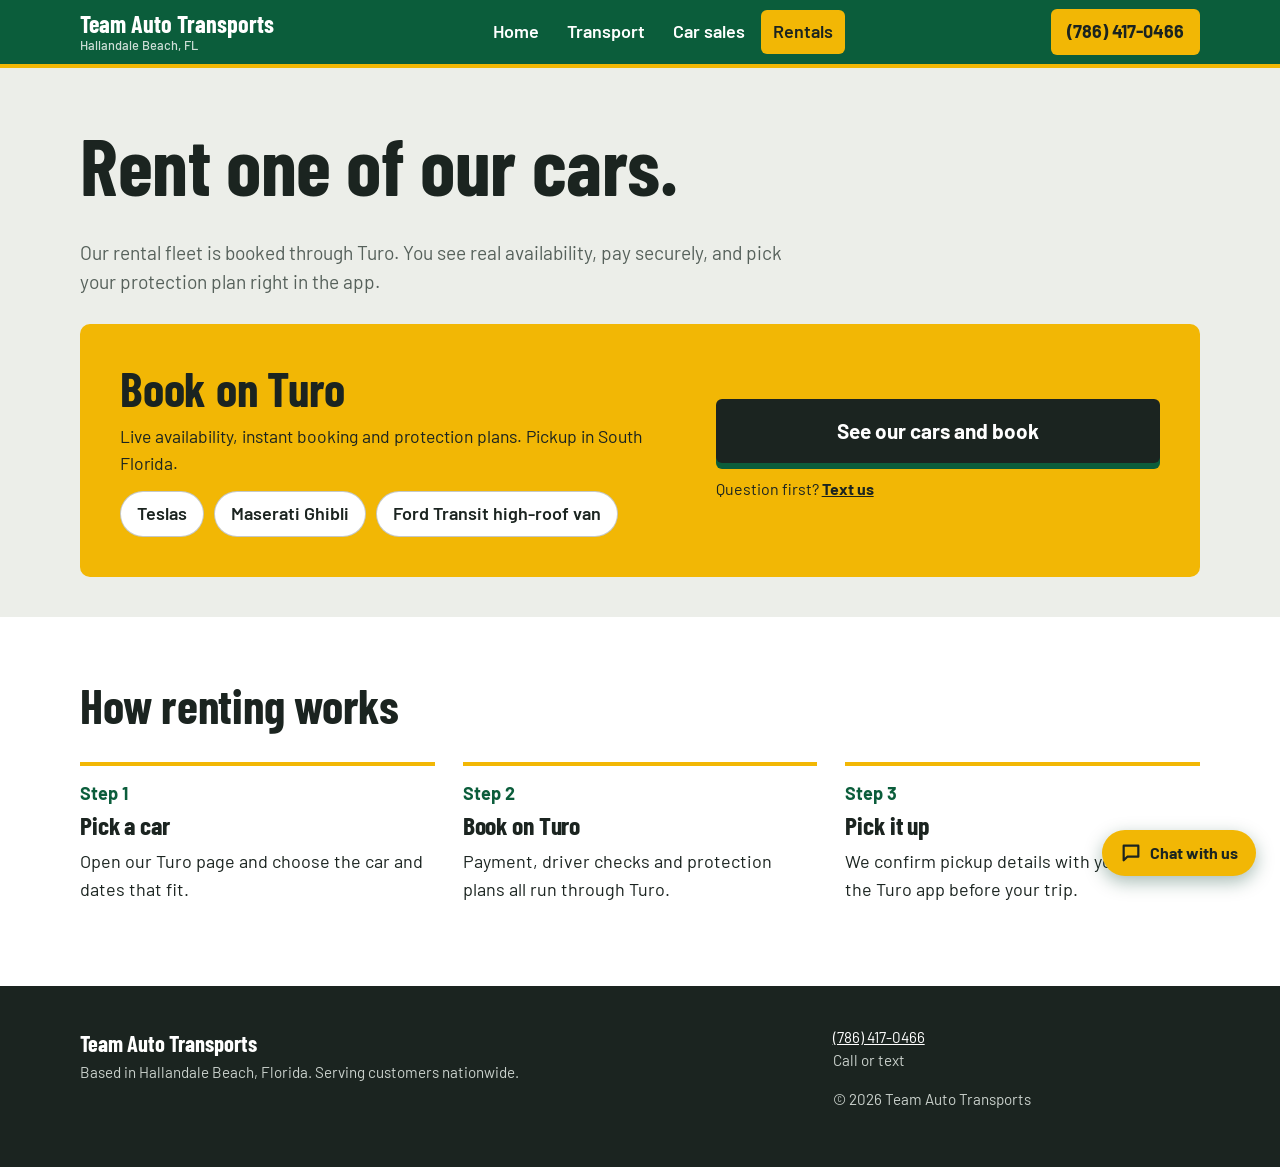
==== rentals.html @ 01b1e707 "Add files via upload" ====
<!doctype html>
<html lang="en">
<head>
  <meta charset="utf-8">
  <meta name="viewport" content="width=device-width, initial-scale=1, viewport-fit=cover">
  <title>Car Rentals on Turo | Team Auto Transports</title>
  <meta name="description" content="Rent our cars on Turo in South Florida. Book, pay and pick up through Turo.">
  <link rel="preconnect" href="https://fonts.googleapis.com">
  <link rel="preconnect" href="https://fonts.gstatic.com" crossorigin>
  <link href="https://fonts.googleapis.com/css2?family=Barlow+Condensed:wght@600;700&family=Barlow:wght@400;500;600;700&display=swap" rel="stylesheet">
  <link rel="stylesheet" href="styles.css">
</head>
<body data-page="rentals">

<header class="site-header">
  <div class="wrap">
    <a class="brand" href="index.html">Team Auto Transports<small>Hallandale Beach, FL</small></a>
    <nav class="nav" aria-label="Main">
      <a href="index.html">Home</a>
      <a href="transport.html">Transport</a>
      <a href="sales.html">Car sales</a>
      <a href="rentals.html" aria-current="page">Rentals</a>
    </nav>
    <a class="header-call" href="tel:+17864170466">(786) 417-0466</a>
  </div>
</header>

<main>
  <section class="page-hero">
    <div class="wrap">
      <h1>Rent one of our cars.</h1>
      <p class="lead">Our rental fleet is booked through Turo. You see real availability, pay securely, and pick your protection plan right in the app.</p>
      <div class="turo-panel">
        <div>
          <h2>Book on Turo</h2>
          <p>Live availability, instant booking and protection plans. Pickup in South Florida.</p>
          <ul class="fleet" aria-label="Fleet includes">
            <li>Teslas</li>
            <li>Maserati Ghibli</li>
            <li>Ford Transit high-roof van</li>
          </ul>
        </div>
        <div>
          <a class="btn btn-turo" href="https://turo.com/us/en/host/16990759" target="_blank" rel="noopener">See our cars and book</a>
          <p style="margin-top:14px;font-size:1rem">Question first? <a href="sms:+17864170466?&body=Hi%20-%20question%20about%20a%20rental." style="color:var(--ink);font-weight:700">Text us</a></p>
        </div>
      </div>
    </div>
  </section>

  <section class="section section-white">
    <div class="wrap">
      <h2>How renting works</h2>
      <ol class="steps">
        <li>
          <h3>Pick a car</h3>
          <p>Open our Turo page and choose the car and dates that fit.</p>
        </li>
        <li>
          <h3>Book on Turo</h3>
          <p>Payment, driver checks and protection plans all run through Turo.</p>
        </li>
        <li>
          <h3>Pick it up</h3>
          <p>We confirm pickup details with you through the Turo app before your trip.</p>
        </li>
      </ol>
    </div>
  </section>
</main>

<footer class="site-footer">
  <div class="wrap">
    <div>
      <strong>Team Auto Transports</strong>
      <p>Based in Hallandale Beach, Florida. Serving customers nationwide.</p>
    </div>
    <div>
      <p><a href="tel:+17864170466">(786) 417-0466</a><br>Call or text</p>
      <p>&copy; <span data-year></span> Team Auto Transports</p>
    </div>
  </div>
</footer>

<div class="call-bar">
  <a class="btn btn-paint" href="tel:+17864170466">Call</a>
  <a class="btn btn-ghost" style="color:#fff;border-color:#fff" href="sms:+17864170466">Text</a>
</div>

<form name="chat" data-netlify="true" hidden>
  <input name="topic"><input name="details"><input name="name"><input name="phone"><input name="page">
</form>
<script src="site.js"></script>
</body>
</html>
---- styles.css ----
/* Team Auto Transports - shared styles
   Look: Florida highway signage. Sign green, road-paint yellow, concrete. */

:root {
  --sign: #0b5d3b;
  --sign-dark: #07402a;
  --paint: #f2b705;
  --concrete: #eceee9;
  --ink: #1b2420;
  --muted: #56615b;
  --line: #cfd5cf;
  --white: #ffffff;
  --radius-sign: 10px;
  --radius-field: 6px;
  --display: "Barlow Condensed", "Arial Narrow", sans-serif;
  --body: "Barlow", system-ui, sans-serif;
  --wrap: 1120px;
}

*,
*::before,
*::after { box-sizing: border-box; }

html { -webkit-text-size-adjust: 100%; scroll-behavior: smooth; }
@media (prefers-reduced-motion: reduce) { html { scroll-behavior: auto; } }

body {
  margin: 0;
  font-family: var(--body);
  font-size: 18px;
  line-height: 1.55;
  color: var(--ink);
  background: var(--concrete);
  padding-bottom: 72px; /* room for the mobile call bar */
}
@media (min-width: 900px) { body { padding-bottom: 0; } }

img { max-width: 100%; display: block; }
a { color: var(--sign); }
:focus-visible { outline: 3px solid var(--paint); outline-offset: 2px; }

.wrap { width: min(100% - 40px, var(--wrap)); margin-inline: auto; }

h1, h2, h3 {
  font-family: var(--display);
  font-weight: 700;
  line-height: 1.02;
  margin: 0 0 .4em;
  letter-spacing: -.005em;
}
h1 { font-size: clamp(2.6rem, 8vw, 5rem); }
h2 { font-size: clamp(2rem, 5vw, 3rem); }
h3 { font-size: 1.6rem; }
p { margin: 0 0 1em; max-width: 64ch; }
.lead { font-size: 1.2rem; color: var(--muted); }

/* ---------- Header ---------- */
.site-header {
  background: var(--sign);
  color: var(--white);
  border-bottom: 4px solid var(--paint);
  position: sticky;
  top: 0;
  z-index: 20;
}
.site-header .wrap {
  display: flex;
  align-items: center;
  justify-content: space-between;
  gap: 16px;
  min-height: 64px;
  flex-wrap: wrap;
}
.brand {
  font-family: var(--display);
  font-weight: 700;
  font-size: 1.5rem;
  color: var(--white);
  text-decoration: none;
  line-height: 1;
}
.brand small {
  display: block;
  font-family: var(--body);
  font-weight: 500;
  font-size: .8rem;
  opacity: .8;
  margin-top: 3px;
}
.nav {
  display: flex;
  gap: 4px;
  overflow-x: auto;
  -webkit-overflow-scrolling: touch;
}
.nav a {
  color: var(--white);
  text-decoration: none;
  font-weight: 600;
  padding: 8px 12px;
  border-radius: var(--radius-field);
  white-space: nowrap;
}
.nav a:hover { background: var(--sign-dark); }
.nav a[aria-current="page"] { background: var(--paint); color: var(--ink); }
.header-call {
  display: none;
  background: var(--paint);
  color: var(--ink);
  font-weight: 700;
  text-decoration: none;
  padding: 9px 16px;
  border-radius: var(--radius-field);
}
@media (min-width: 900px) { .header-call { display: inline-block; } }
@media (max-width: 899px) {
  .site-header .wrap { padding: 10px 0 6px; }
  .nav { width: 100%; display: grid; grid-template-columns: repeat(4, 1fr); gap: 4px; padding: 0 0 4px; overflow: visible; }
  .nav a { text-align: center; padding: 8px 4px; font-size: .95rem; }
}

/* ---------- Buttons ---------- */
.btn {
  display: inline-flex;
  align-items: center;
  justify-content: center;
  gap: 8px;
  font: 700 1.05rem/1 var(--body);
  padding: 15px 22px;
  border-radius: var(--radius-field);
  border: 2px solid transparent;
  text-decoration: none;
  cursor: pointer;
  min-height: 50px;
}
.btn-paint { background: var(--paint); color: var(--ink); }
.btn-paint:hover { background: #ffc81f; }
.btn-sign { background: var(--sign); color: var(--white); }
.btn-sign:hover { background: var(--sign-dark); }
.btn-ghost { background: transparent; color: var(--ink); border-color: var(--ink); }
.btn-ghost:hover { background: var(--ink); color: var(--white); }
.btn-row { display: flex; flex-wrap: wrap; gap: 12px; }

/* ---------- Sections ---------- */
.section { padding: 64px 0; }
.section-tight { padding: 40px 0; }
.section-white { background: var(--white); }
.section-sign { background: var(--sign); color: var(--white); }
.section-sign .lead, .section-sign p { color: #d7e7df; }

.page-hero { padding: 56px 0 40px; }
.page-hero p.lead { margin-bottom: 1.4em; }

/* ---------- Highway sign panels (landing) ---------- */
.signs {
  display: grid;
  gap: 16px;
  grid-template-columns: 1fr;
}
@media (min-width: 820px) { .signs { grid-template-columns: repeat(3, 1fr); } }

.sign {
  position: relative;
  display: flex;
  flex-direction: column;
  background: var(--sign);
  color: var(--white);
  text-decoration: none;
  border-radius: var(--radius-sign);
  padding: 22px 22px 20px;
  box-shadow: inset 0 0 0 3px var(--sign), inset 0 0 0 5px var(--white);
  min-height: 220px;
  transition: transform .15s ease;
}
.sign:hover { transform: translateY(-3px); }
@media (prefers-reduced-motion: reduce) { .sign:hover { transform: none; } }
.sign-tab {
  align-self: flex-start;
  background: var(--paint);
  color: var(--ink);
  font: 700 .95rem/1 var(--body);
  padding: 6px 10px;
  border-radius: 4px;
  margin-bottom: 18px;
}
.sign h2 {
  font-size: clamp(2.4rem, 6vw, 3.2rem);
  margin-bottom: .15em;
}
.sign p { color: #d7e7df; margin: 0 0 18px; font-size: 1.05rem; }
.sign-arrow {
  margin-top: auto;
  width: 44px;
  height: 44px;
}

/* ---------- Two column layout ---------- */
.split {
  display: grid;
  gap: 40px;
  grid-template-columns: 1fr;
  align-items: start;
}
@media (min-width: 900px) { .split { grid-template-columns: 1.1fr 1fr; } }

/* ---------- Steps ---------- */
.steps {
  list-style: none;
  padding: 0;
  margin: 32px 0 0;
  display: grid;
  gap: 28px;
  counter-reset: step;
}
@media (min-width: 820px) { .steps { grid-template-columns: repeat(3, 1fr); } }
.steps li { counter-increment: step; border-top: 4px solid var(--paint); padding-top: 14px; }
.steps li::before {
  content: "Step " counter(step);
  display: block;
  font-weight: 700;
  color: var(--sign);
  margin-bottom: 4px;
}

/* ---------- Routes table ---------- */
.routes { width: 100%; border-collapse: collapse; margin-top: 24px; font-size: 1.05rem; }
.routes th, .routes td { text-align: left; padding: 14px 10px; border-bottom: 1px solid var(--line); }
.routes th { font-family: var(--display); font-size: 1.2rem; }
.routes td:last-child, .routes th:last-child { text-align: right; white-space: nowrap; }

.checklist { list-style: none; padding: 0; margin: 12px 0 0; }
.checklist li { padding: 10px 0 10px 32px; position: relative; border-bottom: 1px solid var(--line); }
.checklist li::before {
  content: "";
  position: absolute;
  left: 4px;
  top: 17px;
  width: 14px;
  height: 8px;
  border-left: 3px solid var(--sign);
  border-bottom: 3px solid var(--sign);
  transform: rotate(-45deg);
}
.section-sign .checklist li { border-color: rgba(255,255,255,.2); }
.section-sign .checklist li::before { border-color: var(--paint); }

/* ---------- Offer blocks (sales) ---------- */
.offers { display: grid; gap: 20px; margin-top: 28px; }
@media (min-width: 820px) { .offers { grid-template-columns: repeat(3, 1fr); } }
.offer {
  background: var(--white);
  border-left: 6px solid var(--sign);
  padding: 22px;
  display: flex;
  flex-direction: column;
}
.offer.offer-auction { border-left-color: var(--paint); }
.offer p { color: var(--muted); }
.offer .btn { margin-top: auto; align-self: flex-start; }

/* ---------- Inventory ---------- */
.inventory { display: grid; gap: 20px; margin-top: 28px; }
@media (min-width: 640px) { .inventory { grid-template-columns: repeat(2, 1fr); } }
@media (min-width: 1000px) { .inventory { grid-template-columns: repeat(3, 1fr); } }
.car {
  background: var(--white);
  border: 1px solid var(--line);
  border-radius: 8px;
  overflow: hidden;
  display: flex;
  flex-direction: column;
}
.car-photo {
  aspect-ratio: 4 / 3;
  background: #d9ddd8;
  display: grid;
  place-items: center;
  color: var(--muted);
  font-weight: 600;
}
.car-photo img { width: 100%; height: 100%; object-fit: cover; }
.car-body { padding: 16px 18px 18px; display: flex; flex-direction: column; flex: 1; }
.car-body h3 { font-size: 1.5rem; margin-bottom: 4px; }
.car-meta { color: var(--muted); font-size: .98rem; margin: 0 0 10px; }
.car-price { font-family: var(--display); font-weight: 700; font-size: 1.8rem; color: var(--sign); margin: 0 0 12px; }
.car-body .btn { margin-top: auto; }
.inventory-status { color: var(--muted); }

/* ---------- Forms ---------- */
.form-card {
  background: var(--white);
  border-radius: var(--radius-sign);
  padding: 26px;
  border-top: 6px solid var(--paint);
  color: var(--ink);
}
.form-card h2, .form-card h3 { margin-bottom: .3em; }
.form-card > p { color: var(--muted); }
.fields { display: grid; gap: 14px; grid-template-columns: 1fr; }
@media (min-width: 560px) { .fields { grid-template-columns: 1fr 1fr; } }
.field { display: flex; flex-direction: column; gap: 5px; }
.field-full { grid-column: 1 / -1; }
label { font-weight: 600; font-size: .98rem; }
input, select, textarea {
  font: 400 1rem/1.3 var(--body);
  color: var(--ink);
  padding: 12px 13px;
  border: 1.5px solid var(--line);
  border-radius: var(--radius-field);
  background: #fbfbfa;
  width: 100%;
  min-height: 48px;
  font-size: 16px; /* stops iOS zoom on focus */
}
textarea { min-height: 110px; resize: vertical; }
input:focus, select:focus, textarea:focus { border-color: var(--sign); outline: 2px solid var(--sign); outline-offset: 0; }
.radio-row { display: flex; flex-wrap: wrap; gap: 8px; }
.radio-row label {
  display: flex;
  align-items: center;
  gap: 8px;
  border: 1.5px solid var(--line);
  border-radius: var(--radius-field);
  padding: 10px 14px;
  cursor: pointer;
  font-weight: 600;
}
.radio-row input { width: auto; min-height: 0; }
.radio-row label:has(input:checked) { border-color: var(--sign); background: #e3efe8; }
.form-card .btn { margin-top: 18px; width: 100%; }
@media (min-width: 560px) { .form-card .btn { width: auto; } }
.hidden-field { display: none; }
.form-msg { margin: 14px 0 0; font-weight: 600; }
.form-msg.ok { color: var(--sign); }
.form-msg.err { color: #a12b1c; }

/* ---------- Rentals ---------- */
.fleet { display: flex; flex-wrap: wrap; gap: 10px; margin: 20px 0 28px; padding: 0; list-style: none; }
.fleet li { background: var(--white); border: 1.5px solid var(--line); border-radius: 999px; padding: 8px 16px; font-weight: 600; }

/* ---------- Footer ---------- */
.site-footer { background: var(--ink); color: #c9d0cb; padding: 40px 0; font-size: .95rem; }
.site-footer a { color: var(--white); }
.site-footer .wrap { display: grid; gap: 18px; }
@media (min-width: 820px) { .site-footer .wrap { grid-template-columns: 2fr 1fr; } }
.site-footer strong { color: var(--white); font-family: var(--display); font-size: 1.4rem; }

/* ---------- Mobile call bar ---------- */
.call-bar {
  position: fixed;
  left: 0;
  right: 0;
  bottom: 0;
  display: grid;
  grid-template-columns: 1fr 1fr;
  gap: 8px;
  padding: 10px 12px calc(10px + env(safe-area-inset-bottom));
  background: var(--sign);
  border-top: 3px solid var(--paint);
  z-index: 30;
}
.call-bar .btn { min-height: 46px; padding: 12px; }
@media (min-width: 900px) { .call-bar { display: none; } }

/* ---------- Sign illustrations ---------- */
.sign-art { width: 100%; max-width: 260px; height: auto; margin: 4px 0 16px; }
.sign-go {
  margin-top: auto;
  align-self: flex-start;
  background: var(--paint);
  color: var(--ink);
  font-weight: 700;
  padding: 11px 16px;
  border-radius: var(--radius-field);
}
.sign:hover .sign-go { background: #ffc81f; }

/* ---------- Road with truck (home, plays once) ---------- */
.road {
  position: relative;
  height: 74px;
  margin-bottom: 26px;
  border-bottom: 6px solid var(--ink);
  overflow: hidden;
}
.road::after {
  content: "";
  position: absolute;
  left: 0; right: 0; bottom: 6px;
  height: 4px;
  background: repeating-linear-gradient(90deg, var(--paint) 0 34px, transparent 34px 60px);
}
.road-truck {
  position: absolute;
  bottom: 12px;
  width: 120px;
  height: auto;
  left: calc(100% - 130px);
  animation: drive 2.6s cubic-bezier(.25,.8,.3,1) both;
}
.road-truck rect, .road-truck path[fill="#fff"], .road-truck circle, .road-truck g path, .road-truck g circle { fill: var(--sign); }
.road-truck path[fill="#0b5d3b"] { fill: var(--concrete); }
.road-truck circle { stroke: var(--concrete); }
@keyframes drive { from { left: -140px; } }
@media (prefers-reduced-motion: reduce) { .road-truck { animation: none; } }

/* ---------- Car photo placeholder ---------- */
.car-photo svg { width: 55%; height: auto; opacity: .45; }
.car-photo { position: relative; }
.car-photo .photo-count {
  position: absolute; right: 10px; bottom: 10px;
  background: rgba(27,36,32,.8); color: #fff; font-size: .85rem; padding: 3px 8px; border-radius: 4px;
}

/* ---------- Turo booking panel ---------- */
.turo-panel {
  background: var(--paint);
  color: var(--ink);
  border-radius: var(--radius-sign);
  padding: 30px 26px;
  display: grid;
  gap: 18px;
  align-items: center;
  margin-top: 8px;
}
@media (min-width: 820px) { .turo-panel { grid-template-columns: 1.3fr 1fr; padding: 40px; } }
.turo-panel h2 { margin-bottom: .2em; }
.turo-panel p { margin: 0; font-size: 1.1rem; }
.btn-turo {
  background: var(--ink);
  color: var(--white);
  font-size: 1.3rem;
  min-height: 64px;
  padding: 18px 28px;
  width: 100%;
  box-shadow: 0 6px 0 var(--sign);
}
.btn-turo:hover { background: var(--sign-dark); }
.btn-turo:active { transform: translateY(4px); box-shadow: 0 2px 0 var(--sign); }
.turo-panel .fleet { margin: 14px 0 0; }
.turo-panel .fleet li { border-color: rgba(27,36,32,.25); }

/* ---------- Chat widget ---------- */
.chat-launch {
  position: fixed;
  right: 16px;
  bottom: 88px;
  z-index: 40;
  display: flex;
  align-items: center;
  gap: 8px;
  background: var(--paint);
  color: var(--ink);
  border: 0;
  border-radius: 999px;
  padding: 12px 18px;
  font: 700 1rem/1 var(--body);
  box-shadow: 0 6px 18px rgba(7,64,42,.35);
  cursor: pointer;
}
@media (min-width: 900px) { .chat-launch { bottom: 24px; right: 24px; } }
.chat-launch svg { width: 22px; height: 22px; }
.chat-panel {
  position: fixed;
  right: 12px;
  left: 12px;
  bottom: 88px;
  z-index: 41;
  background: var(--white);
  border-radius: 12px;
  box-shadow: 0 12px 40px rgba(0,0,0,.25);
  overflow: hidden;
  display: none;
  flex-direction: column;
  max-height: min(560px, calc(100dvh - 120px));
}
@media (min-width: 560px) { .chat-panel { left: auto; width: 370px; } }
@media (min-width: 900px) { .chat-panel { bottom: 24px; right: 24px; } }
.chat-panel.open { display: flex; }
.chat-head {
  background: var(--sign);
  color: var(--white);
  padding: 14px 16px;
  display: flex;
  justify-content: space-between;
  align-items: center;
  border-bottom: 3px solid var(--paint);
}
.chat-head strong { font-family: var(--display); font-size: 1.3rem; }
.chat-head small { display: block; opacity: .8; }
.chat-close { background: none; border: 0; color: #fff; font-size: 1.8rem; line-height: 1; cursor: pointer; padding: 0 4px; }
.chat-log { padding: 14px; overflow-y: auto; display: flex; flex-direction: column; gap: 8px; flex: 1; background: var(--concrete); }
.bubble { max-width: 85%; padding: 10px 13px; border-radius: 12px; font-size: 1rem; line-height: 1.4; }
.bubble.bot { background: var(--white); align-self: flex-start; border-bottom-left-radius: 3px; }
.bubble.me { background: var(--sign); color: #fff; align-self: flex-end; border-bottom-right-radius: 3px; }
.chat-choices { display: flex; flex-wrap: wrap; gap: 6px; }
.chat-choices button {
  background: var(--white); border: 1.5px solid var(--sign); color: var(--sign);
  border-radius: 999px; padding: 8px 12px; font: 600 .95rem var(--body); cursor: pointer;
}
.chat-choices button:hover { background: var(--sign); color: #fff; }
.chat-input { display: flex; gap: 8px; padding: 10px; border-top: 1px solid var(--line); }
.chat-input input { min-height: 44px; }
.chat-input button { flex: none; min-height: 44px; padding: 0 16px; }
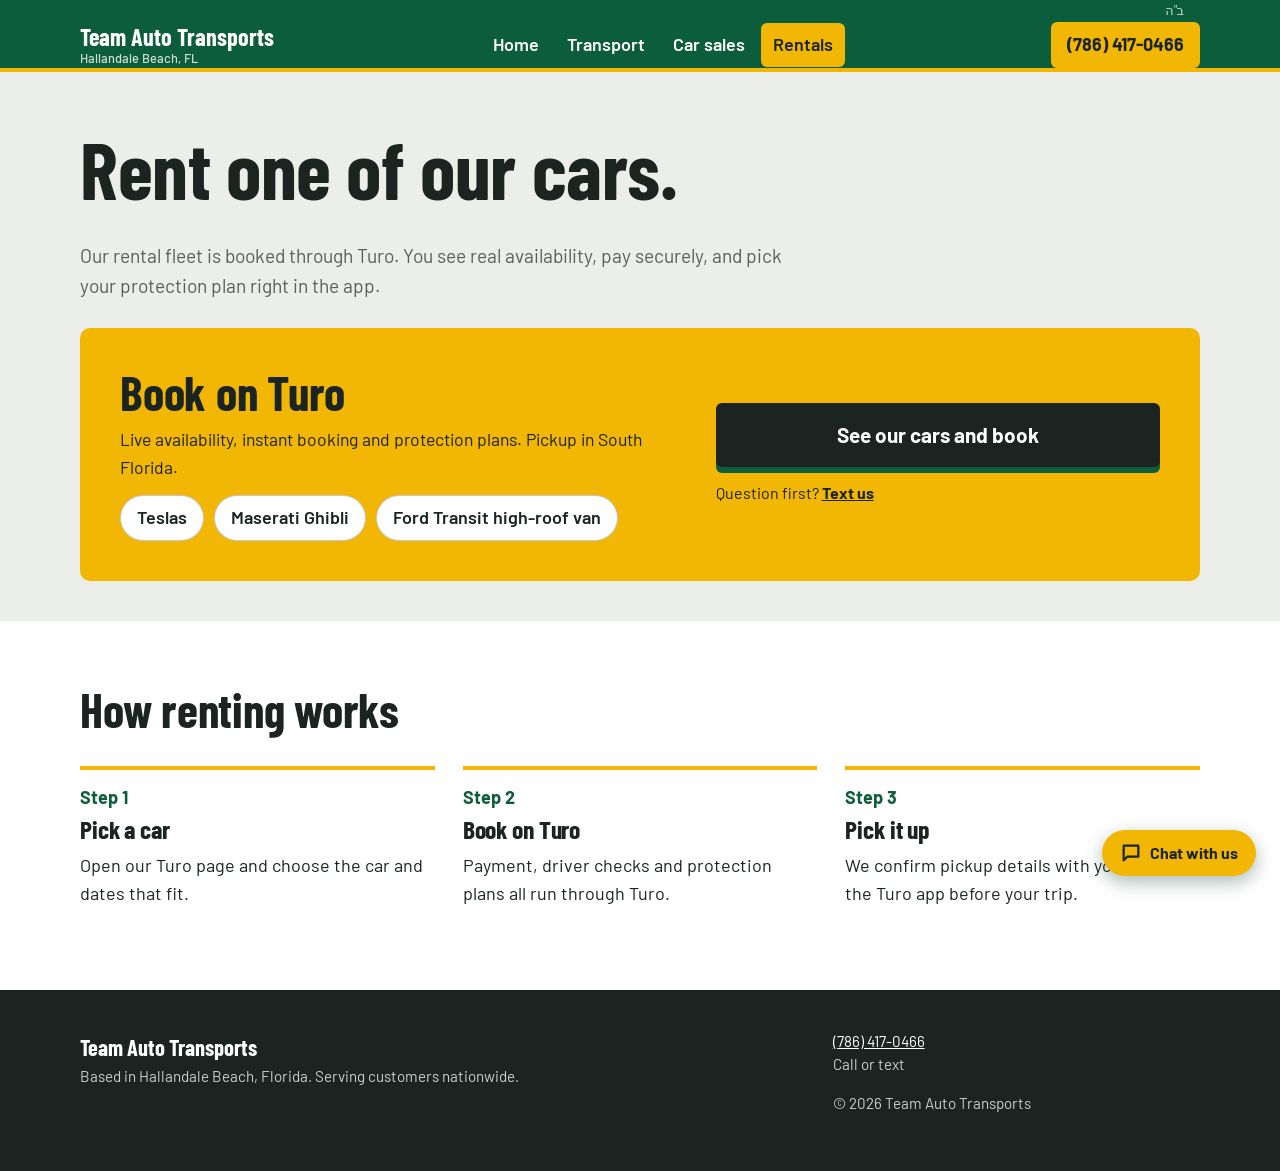
==== commit f5d7122d: "Add B"H to header on all pages" ====
--- a/rentals.html
+++ b/rentals.html
@@ -8,12 +8,69 @@
   <link rel="preconnect" href="https://fonts.googleapis.com">
   <link rel="preconnect" href="https://fonts.gstatic.com" crossorigin>
   <link href="https://fonts.googleapis.com/css2?family=Barlow+Condensed:wght@600;700&family=Barlow:wght@400;500;600;700&display=swap" rel="stylesheet">
+  <link rel="canonical" href="https://teamautotransports.net/rentals">
+  <link rel="icon" href="/favicon.svg" type="image/svg+xml">
+  <link rel="apple-touch-icon" href="/apple-touch-icon.png">
+  <meta name="theme-color" content="#0b5d3b">
+  <meta property="og:type" content="website">
+  <meta property="og:site_name" content="Team Auto Transports">
+  <meta property="og:url" content="https://teamautotransports.net/rentals">
+  <meta property="og:title" content="Car Rentals on Turo | Team Auto Transports">
+  <meta property="og:description" content="Rent our cars on Turo in South Florida. Teslas, a Maserati Ghibli and a high-roof van.">
+  <meta property="og:image" content="https://teamautotransports.net/images/og-cover.jpg">
+  <meta property="og:image:width" content="1200">
+  <meta property="og:image:height" content="630">
+  <meta property="og:image:alt" content="Team Auto Transports - ship a car, buy a car, rent a car. (786) 417-0466">
+  <meta name="twitter:card" content="summary_large_image">
+  <meta name="twitter:title" content="Car Rentals on Turo | Team Auto Transports">
+  <meta name="twitter:description" content="Rent our cars on Turo in South Florida. Teslas, a Maserati Ghibli and a high-roof van.">
+  <meta name="twitter:image" content="https://teamautotransports.net/images/og-cover.jpg">
   <link rel="stylesheet" href="styles.css">
+  <script type="application/ld+json">
+{
+  "@context": "https://schema.org",
+  "@type": "AutoDealer",
+  "@id": "https://teamautotransports.net/#business",
+  "name": "Team Auto Transports",
+  "url": "https://teamautotransports.net/",
+  "image": "https://teamautotransports.net/images/og-cover.jpg",
+  "logo": "https://teamautotransports.net/apple-touch-icon.png",
+  "description": "Door-to-door car shipping nationwide, used cars for sale, dealer auction sourcing and Turo rentals, out of Hallandale Beach, Florida.",
+  "telephone": "+1-786-417-0466",
+  "address": {
+    "@type": "PostalAddress",
+    "addressLocality": "Hallandale Beach",
+    "addressRegion": "FL",
+    "postalCode": "33009",
+    "addressCountry": "US"
+  },
+  "areaServed": {
+    "@type": "Country",
+    "name": "United States"
+  },
+  "priceRange": "$$",
+  "sameAs": [
+    "https://turo.com/us/en/host/16990759"
+  ],
+  "contactPoint": {
+    "@type": "ContactPoint",
+    "telephone": "+1-786-417-0466",
+    "contactType": "sales",
+    "areaServed": "US",
+    "availableLanguage": [
+      "English",
+      "Hebrew",
+      "Spanish"
+    ]
+  }
+}
+</script>
 </head>
 <body data-page="rentals">
 
 <header class="site-header">
   <div class="wrap">
+    <span class="bh" lang="he" dir="rtl">ב"ה</span>
     <a class="brand" href="index.html">Team Auto Transports<small>Hallandale Beach, FL</small></a>
     <nav class="nav" aria-label="Main">
       <a href="index.html">Home</a>
@@ -87,8 +144,8 @@
   <a class="btn btn-ghost" style="color:#fff;border-color:#fff" href="sms:+17864170466">Text</a>
 </div>
 
-<form name="chat" data-netlify="true" hidden>
-  <input name="topic"><input name="details"><input name="name"><input name="phone"><input name="page">
+<form name="chat" data-netlify="true" netlify-honeypot="bot-field" hidden>
+  <input name="topic"><input name="details"><input name="name"><input name="phone"><input name="page"><input name="subject"><input name="bot-field">
 </form>
 <script src="site.js"></script>
 </body>
--- a/styles.css
+++ b/styles.css
@@ -502,3 +502,113 @@
 .chat-input { display: flex; gap: 8px; padding: 10px; border-top: 1px solid var(--line); }
 .chat-input input { min-height: 44px; }
 .chat-input button { flex: none; min-height: 44px; padding: 0 16px; }
+
+/* ---------- Photo gallery (lightbox) ---------- */
+.car-photo[data-car] { cursor: zoom-in; }
+.car-photo[data-car]:focus-visible { outline: 3px solid var(--paint); outline-offset: -3px; }
+body.lb-open { overflow: hidden; }
+
+.lightbox {
+  position: fixed; inset: 0; z-index: 1000;
+  background: #0a0e0c;
+  display: grid;
+  grid-template-columns: auto 1fr auto;
+  grid-template-rows: 1fr auto auto;
+  align-items: center;
+  padding: max(12px, env(safe-area-inset-top)) 12px max(12px, env(safe-area-inset-bottom));
+  gap: 8px;
+}
+.lightbox[hidden] { display: none; }
+
+.lb-stage {
+  grid-column: 2; grid-row: 1;
+  display: grid; place-items: center;
+  min-height: 0; height: 100%;
+}
+.lb-img {
+  max-width: 100%; max-height: 100%;
+  object-fit: contain;
+  border-radius: 4px;
+  background: #0a0e0c;
+}
+
+.lb-nav {
+  grid-row: 1;
+  width: 52px; height: 52px;
+  font-size: 2.2rem; line-height: 1;
+  color: #fff; background: rgba(255,255,255,.12);
+  border: 0; border-radius: 50%;
+  cursor: pointer;
+  display: grid; place-items: center;
+}
+.lb-nav:hover { background: rgba(255,255,255,.24); }
+.lb-prev { grid-column: 1; }
+.lb-next { grid-column: 3; }
+
+.lb-close {
+  position: absolute;
+  top: max(12px, env(safe-area-inset-top)); right: 12px;
+  width: 44px; height: 44px;
+  font-size: 2rem; line-height: 1;
+  color: #fff; background: rgba(255,255,255,.12);
+  border: 0; border-radius: 50%;
+  cursor: pointer; z-index: 2;
+}
+.lb-close:hover { background: rgba(255,255,255,.24); }
+
+.lb-bar {
+  grid-column: 1 / -1; grid-row: 2;
+  display: flex; justify-content: space-between; align-items: baseline;
+  gap: 12px; color: #fff; padding: 0 4px;
+}
+.lb-title { font-family: var(--display); font-weight: 700; font-size: 1.3rem; }
+.lb-count { color: #c9d2cc; font-size: .95rem; white-space: nowrap; }
+
+.lb-strip {
+  grid-column: 1 / -1; grid-row: 3;
+  display: flex; gap: 8px;
+  overflow-x: auto; overscroll-behavior-x: contain;
+  padding: 4px 2px;
+  scrollbar-width: thin;
+}
+.lb-strip img {
+  width: 84px; height: 60px; flex: 0 0 auto;
+  object-fit: cover; border-radius: 4px;
+  opacity: .5; cursor: pointer;
+  border: 2px solid transparent;
+}
+.lb-strip img.on { opacity: 1; border-color: var(--paint); }
+
+@media (max-width: 640px) {
+  /* arrows float over the photo instead of stealing width from it */
+  .lightbox { grid-template-columns: 1fr; padding-left: 8px; padding-right: 8px; }
+  .lb-stage { grid-column: 1; }
+  .lb-bar, .lb-strip { grid-column: 1; }
+  .lb-nav {
+    position: absolute; top: 50%; transform: translateY(-50%);
+    width: 44px; height: 44px; font-size: 1.8rem;
+    background: rgba(10,14,12,.55);
+  }
+  .lb-prev { left: 8px; }
+  .lb-next { right: 8px; }
+  .lb-title { font-size: 1.1rem; }
+  .lb-strip img { width: 66px; height: 48px; }
+}
+
+/* FAQ list (transport page) */
+.faq { margin: 0; max-width: 780px; }
+.faq dt {
+  font-family: "Barlow Condensed", "Barlow", sans-serif;
+  font-weight: 700;
+  font-size: 1.22rem;
+  letter-spacing: .01em;
+  margin: 26px 0 6px;
+  color: #0b5d3b;
+}
+.faq dt:first-child { margin-top: 8px; }
+.faq dd { margin: 0; padding: 0 0 18px; border-bottom: 1px solid rgba(11,93,59,.14); }
+.faq dd:last-child { border-bottom: 0; }
+
+.site-header .wrap { position: relative; padding-top: 22px; }
+.bh { position: absolute; top: 3px; right: 16px; font-size: .8rem; color: #fff; opacity: .75; line-height: 1.2; }
+@media (max-width: 899px) { .site-header .wrap { padding-top: 18px; } }
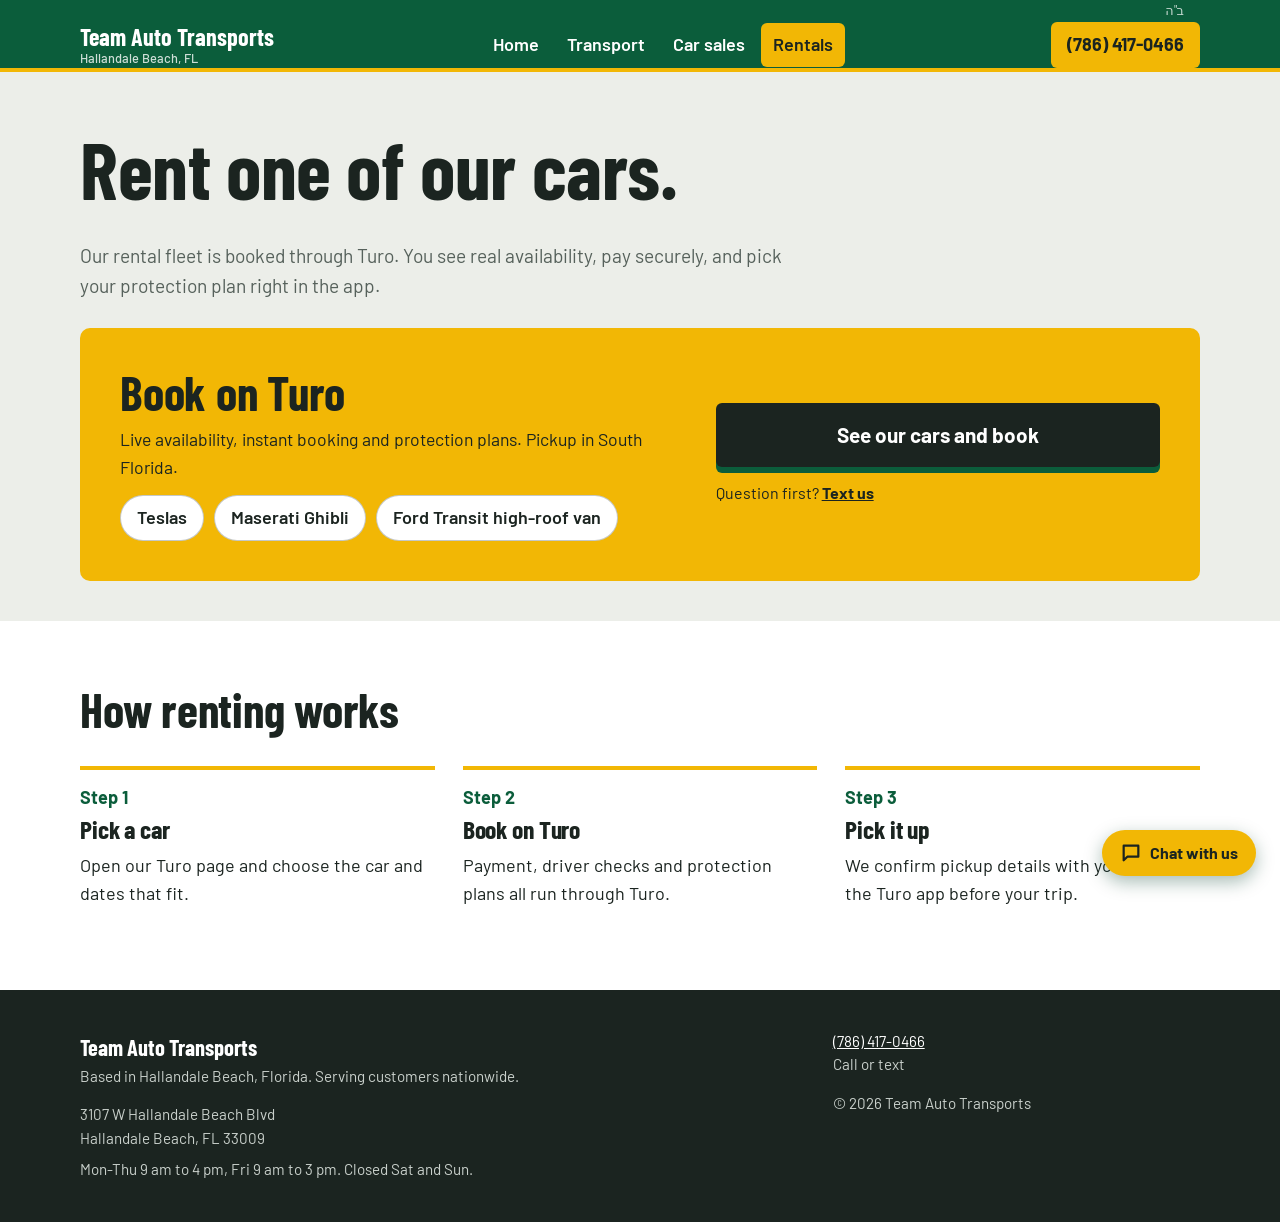
==== commit eefa2497: "Add address, hours and opening hours schema to footer" ====
--- a/rentals.html
+++ b/rentals.html
@@ -39,6 +39,7 @@
   "telephone": "+1-786-417-0466",
   "address": {
     "@type": "PostalAddress",
+    "streetAddress": "3107 W Hallandale Beach Blvd",
     "addressLocality": "Hallandale Beach",
     "addressRegion": "FL",
     "postalCode": "33009",
@@ -49,6 +50,10 @@
     "name": "United States"
   },
   "priceRange": "$$",
+  "openingHoursSpecification": [
+    {"@type": "OpeningHoursSpecification", "dayOfWeek": ["Monday","Tuesday","Wednesday","Thursday"], "opens": "09:00", "closes": "16:00"},
+    {"@type": "OpeningHoursSpecification", "dayOfWeek": "Friday", "opens": "09:00", "closes": "15:00"}
+  ],
   "sameAs": [
     "https://turo.com/us/en/host/16990759"
   ],
@@ -131,6 +136,8 @@
     <div>
       <strong>Team Auto Transports</strong>
       <p>Based in Hallandale Beach, Florida. Serving customers nationwide.</p>
+      <address class="footer-nap"><a href="https://www.google.com/maps/search/?api=1&amp;query=Team+Auto+US+3107+W+Hallandale+Beach+Blvd+Hallandale+Beach+FL+33009" target="_blank" rel="noopener">3107 W Hallandale Beach Blvd<br>Hallandale Beach, FL 33009</a></address>
+      <p class="footer-hours">Mon-Thu 9 am to 4 pm, Fri 9 am to 3 pm. Closed Sat and Sun.</p>
     </div>
     <div>
       <p><a href="tel:+17864170466">(786) 417-0466</a><br>Call or text</p>
--- a/styles.css
+++ b/styles.css
@@ -612,3 +612,50 @@
 .site-header .wrap { position: relative; padding-top: 22px; }
 .bh { position: absolute; top: 3px; right: 16px; font-size: .8rem; color: #fff; opacity: .75; line-height: 1.2; }
 @media (max-width: 899px) { .site-header .wrap { padding-top: 18px; } }
+
+/* ---------- Car detail page ---------- */
+.crumb { margin-bottom: 18px; }
+.crumb a { color: var(--muted); font-weight: 600; text-decoration: none; }
+.crumb a:hover { color: var(--sign); }
+.car-detail { display: grid; gap: 28px; align-items: start; }
+.car-gallery, .car-info { min-width: 0; }
+@media (min-width: 900px) { .car-detail { grid-template-columns: 1.15fr 1fr; gap: 40px; } }
+.car-stage {
+  background: var(--panel);
+  border-radius: var(--radius-card);
+  overflow: hidden;
+  aspect-ratio: 3 / 2;
+  display: flex;
+  align-items: center;
+  justify-content: center;
+}
+.car-stage img { width: 100%; height: 100%; object-fit: cover; }
+.car-stage svg { width: 55%; height: auto; opacity: .45; }
+.car-thumbs { display: flex; gap: 8px; margin-top: 10px; overflow-x: auto; padding-bottom: 4px; }
+.car-thumb {
+  flex: 0 0 84px;
+  height: 60px;
+  padding: 0;
+  border: 3px solid transparent;
+  border-radius: 8px;
+  background: none;
+  overflow: hidden;
+  cursor: pointer;
+}
+.car-thumb img { width: 100%; height: 100%; object-fit: cover; display: block; }
+.car-thumb.on { border-color: var(--paint); }
+.car-info h1 { font-size: 2.2rem; margin-bottom: 6px; }
+.car-price-lg { font-family: var(--display); font-weight: 700; font-size: 2.6rem; color: var(--sign); margin: 0 0 16px; }
+.car-specs { display: grid; gap: 0; margin: 0 0 22px; }
+.car-specs > div { display: flex; justify-content: space-between; gap: 16px; padding: 10px 0; border-bottom: 1px solid var(--line, #d9ddd8); }
+.car-specs dt { color: var(--muted); margin: 0; }
+.car-specs dd { margin: 0; font-weight: 600; text-align: right; }
+.car-cta { display: flex; flex-wrap: wrap; gap: 10px; margin: 0 0 16px; }
+.car-note { color: var(--muted); font-size: .98rem; }
+.car-body h3 a { color: inherit; text-decoration: none; }
+.car-body h3 a:hover { color: var(--sign); text-decoration: underline; }
+
+.footer-nap { font-style: normal; margin: 0 0 8px; }
+.footer-nap a { color: #c9d0cb; text-decoration: none; }
+.footer-nap a:hover { color: var(--white); text-decoration: underline; }
+.footer-hours { margin: 0; }
